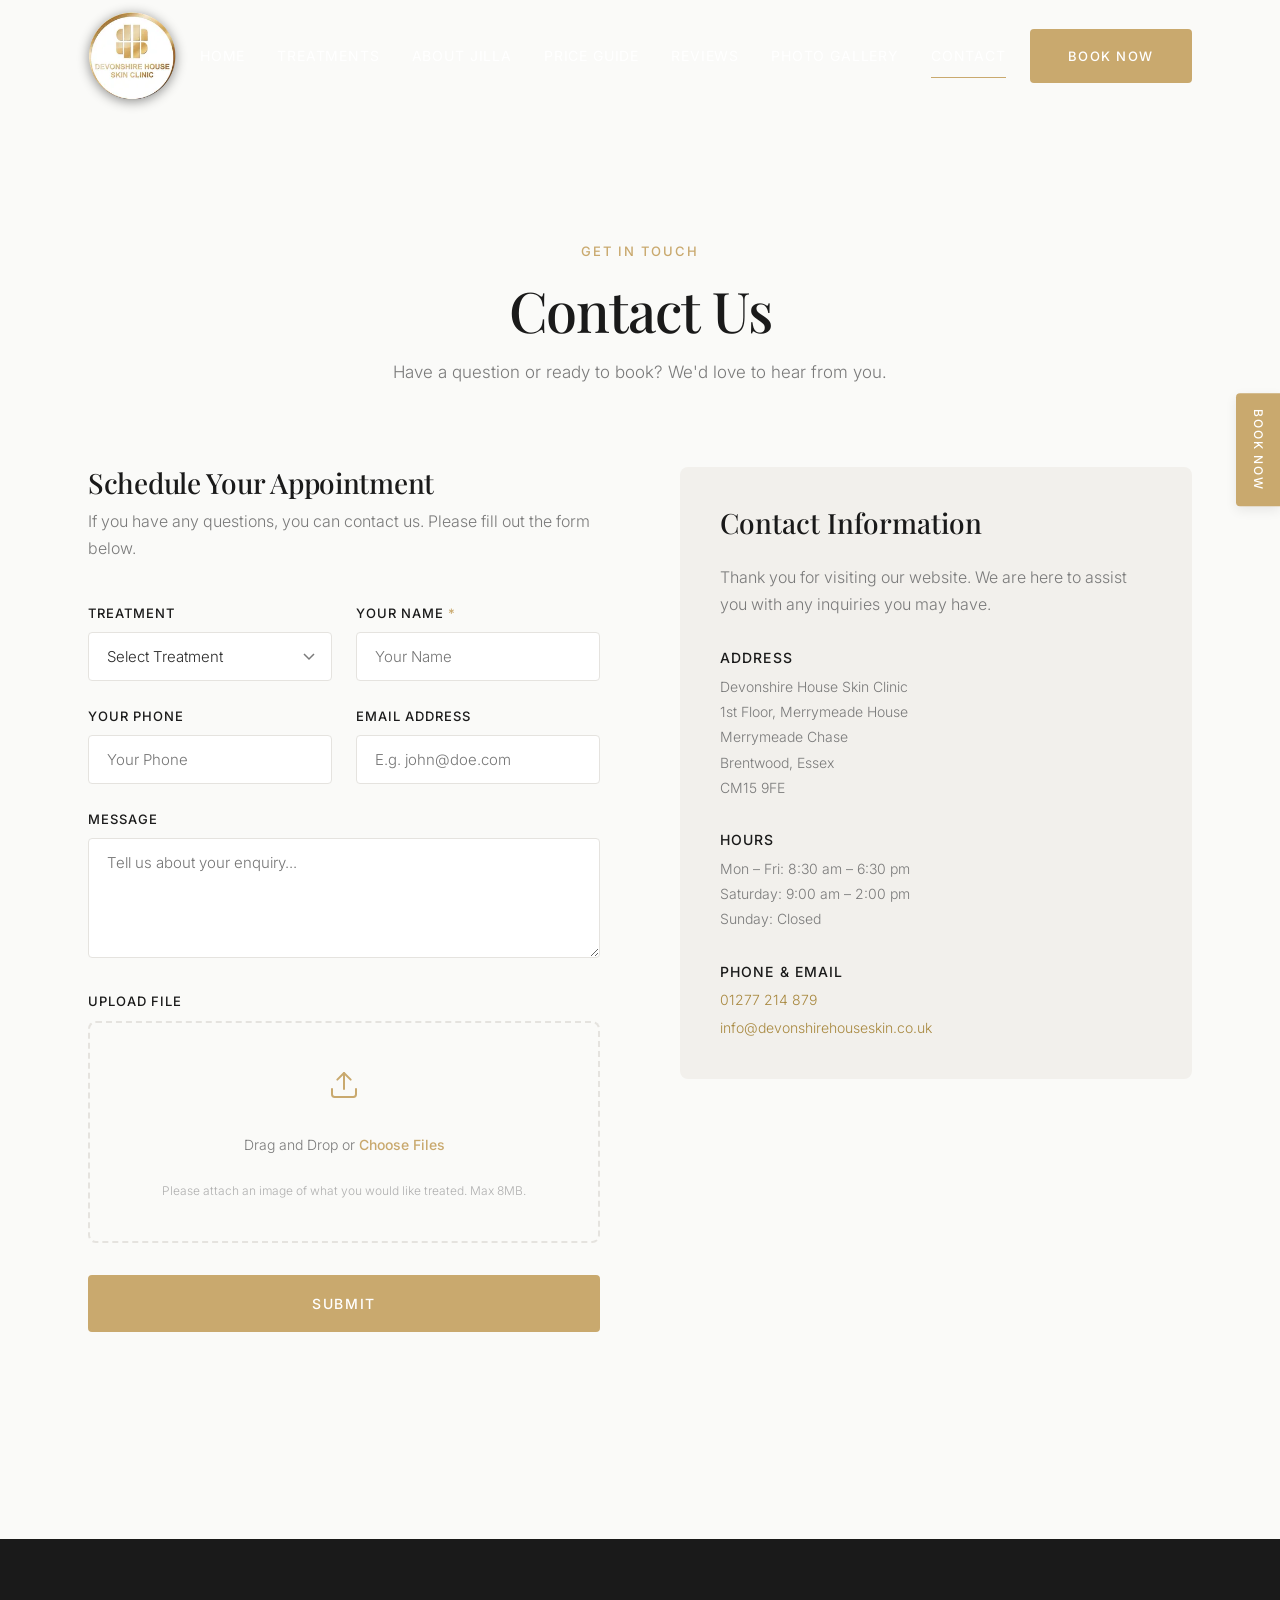
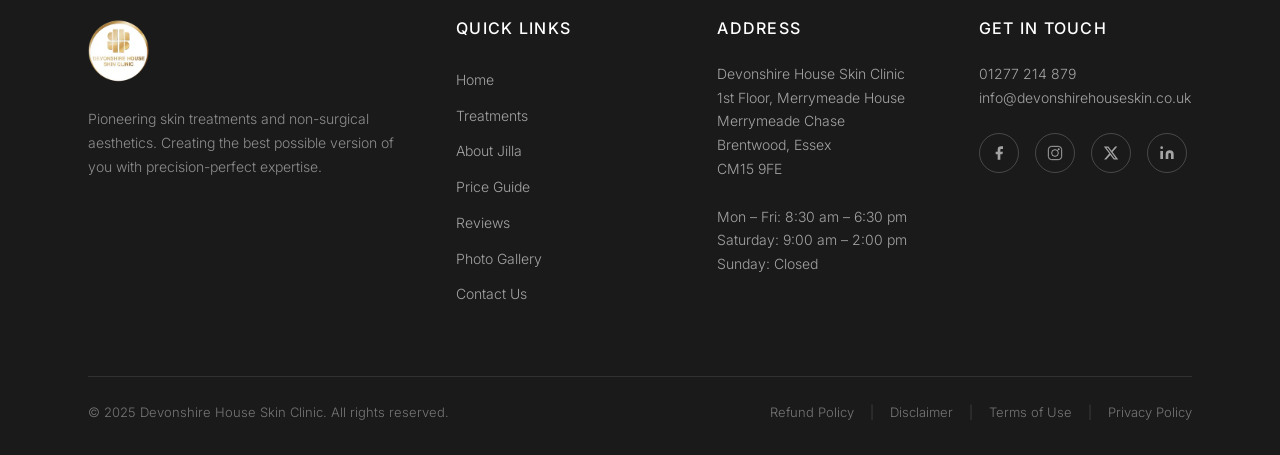
==== contact.html @ 37513fc9 "Initial snapshot of Devonshire House Skin Clinic website 7-page static site (Home, About, Treatments" ====
<!DOCTYPE html>
<html lang="en">
<head>
  <meta charset="UTF-8">
  <meta name="viewport" content="width=device-width, initial-scale=1.0">
  <title>Contact Us | Devonshire House Skin Clinic</title>
  <meta name="description" content="Book a consultation at Devonshire House Skin Clinic. Contact Jilla Malek-Mohammadi for expert skin treatments in Brentwood, Essex. Call 01277 214 879.">
  <link rel="stylesheet" href="index.css">
</head>
<body>

  <a href="#main-content" class="skip-link">Skip to main content</a>
  <a href="contact.html" class="floating-cta" aria-label="Book a consultation">Book Now</a>

  <!-- HEADER -->
  <header class="header scrolled" id="header" role="banner">
    <div class="header__inner">
      <a href="index.html" class="header__logo" aria-label="Devonshire House Skin Clinic — Home">
        <img src="assets/images/devonshirelogo.png" alt="Devonshire House Skin Clinic" width="163" height="170">
      </a>
      <nav class="header__nav" id="main-nav" role="navigation" aria-label="Main navigation">
        <a href="index.html">Home</a>
        <div class="nav-dropdown">
          <a href="treatments.html">Treatments</a>
          <div class="nav-dropdown__menu">
            <a href="treatments.html#electro-micro-surgery">Electro Micro Surgery (Cosmetic Removal Of Benign Growths)</a>
            <a href="treatments.html#zo-skin-health">ZO Skin Health</a>
            <a href="treatments.html#mens-treatments">Men's Treatments</a>
            <a href="treatments.html#micropigmentation">Medical Micropigmentation (Stretch Marks)</a>
            <a href="treatments.html#dermaroller">Dermaroller</a>
            <a href="treatments.html#lipoglaze">Lipoglaze</a>
          </div>
        </div>
        <a href="about.html">About Jilla</a>
        <a href="price-guide.html">Price Guide</a>
        <a href="reviews.html">Reviews</a>
        <a href="photo-gallery.html">Photo Gallery</a>
        <a href="contact.html" class="active">Contact</a>
      </nav>
      <a href="contact.html" class="btn btn--primary header__cta">Book Now</a>
      <button class="header__toggle" id="menu-toggle" aria-label="Open menu" aria-expanded="false">
        <span></span><span></span><span></span>
      </button>
    </div>
  </header>

  <div class="mobile-menu__overlay" id="mobile-overlay"></div>
  <div class="mobile-menu" id="mobile-menu" role="navigation" aria-label="Mobile navigation">
    <a href="index.html">Home</a>
    <a href="treatments.html">Treatments</a>
    <a href="about.html">About Jilla</a>
    <a href="price-guide.html">Price Guide</a>
    <a href="reviews.html">Reviews</a>
    <a href="photo-gallery.html">Photo Gallery</a>
    <a href="contact.html">Contact Us</a>
  </div>

  <main id="main-content" style="padding-top: var(--header-height);">

    <!-- PAGE HEADER -->
    <section class="section" style="padding-bottom: 0;">
      <div class="container">
        <div class="section__header" style="margin-bottom: var(--space-4);">
          <span class="eyebrow">Get In Touch</span>
          <h1>Contact Us</h1>
          <p>Have a question or ready to book? We'd love to hear from you.</p>
        </div>
      </div>
    </section>

    <!-- CONTACT FORM + INFO -->
    <section class="section" style="padding-top: var(--space-6);">
      <div class="container">
        <div class="grid-2" style="gap: var(--space-10);">

          <!-- LEFT: Booking Form -->
          <div class="reveal">
            <h2 style="font-size: 28px; margin-bottom: var(--space-1);">Schedule Your Appointment</h2>
            <p class="text-muted" style="margin-bottom: var(--space-5);">If you have any questions, you can contact us. Please fill out the form below.</p>

            <form id="booking-form" novalidate>
              <!-- Row 1: Treatment + Name -->
              <div class="form-row">
                <div class="form-group">
                  <label for="treatment-select" class="form-label">Treatment</label>
                  <select id="treatment-select" name="treatment" class="form-select">
                    <option value="">Select Treatment</option>
                    <option value="Electro-Micro-Surgery">Electro Micro Surgery (Cosmetic Removal Of Benign Growths)</option>
                    <option value="Medical-Micropigmentation-MCA">Medical Micropigmentation/MCA (Stretch Marks)</option>
                    <option value="Mens-Treatments">Men's Treatments</option>
                    <option value="Dermaroller">Dermaroller</option>
                    <option value="ZO-Skin-Health">ZO Skin Health Skin Peels</option>
                    <option value="Lipoglaze-Cryolipolysis">Lipoglaze / Cryolipolysis</option>
                    <option value="Skin-Condition-Treatment">Skin Condition Treatment</option>
                  </select>
                </div>
                <div class="form-group">
                  <label for="client-name" class="form-label">Your Name <span class="required">*</span></label>
                  <input type="text" id="client-name" name="name" class="form-input" placeholder="Your Name" required autocomplete="name">
                  <div class="form-error">Please enter your name.</div>
                </div>
              </div>

              <!-- Row 2: Phone + Email -->
              <div class="form-row">
                <div class="form-group">
                  <label for="client-phone" class="form-label">Your Phone</label>
                  <input type="tel" id="client-phone" name="phone" class="form-input" placeholder="Your Phone" autocomplete="tel">
                </div>
                <div class="form-group">
                  <label for="client-email" class="form-label">Email Address</label>
                  <input type="email" id="client-email" name="email" class="form-input" placeholder="E.g. john@doe.com" autocomplete="email">
                  <div class="form-error">Please enter a valid email address.</div>
                </div>
              </div>

              <!-- Row 3: Message -->
              <div class="form-group">
                <label for="client-message" class="form-label">Message</label>
                <textarea id="client-message" name="message" class="form-textarea" placeholder="Tell us about your enquiry..."></textarea>
              </div>

              <!-- Row 4: File Upload -->
              <div class="form-group">
                <label class="form-label">Upload File</label>
                <div class="form-upload" id="upload-zone">
                  <div class="form-upload__icon">
                    <svg width="32" height="32" viewBox="0 0 24 24" fill="none" stroke="currentColor" stroke-width="1.5" stroke-linecap="round" stroke-linejoin="round"><path d="M21 15v4a2 2 0 0 1-2 2H5a2 2 0 0 1-2-2v-4"/><polyline points="17 8 12 3 7 8"/><line x1="12" y1="3" x2="12" y2="15"/></svg>
                  </div>
                  <p class="form-upload__text">Drag and Drop or <a href="#" onclick="return false;">Choose Files</a></p>
                  <p class="form-upload__hint">Please attach an image of what you would like treated. Max 8MB.</p>
                </div>
                <input type="file" id="file-upload" name="upload" accept="image/*" multiple style="display: none;">
              </div>

              <!-- Submit -->
              <div class="form-submit">
                <button type="submit" class="btn btn--primary btn--lg" style="width: 100%;">Submit</button>
              </div>
            </form>
          </div>

          <!-- RIGHT: Contact Info -->
          <div class="reveal reveal-delay-2">
            <!-- Info Card -->
            <div style="background-color: var(--color-bg-alt); border-radius: var(--radius-md); padding: var(--space-5); margin-bottom: var(--space-4);">
              <h3 style="margin-bottom: var(--space-3);">Contact Information</h3>
              <p class="text-muted" style="margin-bottom: var(--space-4);">Thank you for visiting our website. We are here to assist you with any inquiries you may have.</p>

              <div style="margin-bottom: var(--space-4);">
                <h4 style="font-size: 14px; text-transform: uppercase; letter-spacing: 0.08em; margin-bottom: var(--space-1);">Address</h4>
                <p class="text-muted" style="font-size: 14px; line-height: 1.8;">
                  Devonshire House Skin Clinic<br>
                  1st Floor, Merrymeade House<br>
                  Merrymeade Chase<br>
                  Brentwood, Essex<br>
                  CM15 9FE
                </p>
              </div>

              <div style="margin-bottom: var(--space-4);">
                <h4 style="font-size: 14px; text-transform: uppercase; letter-spacing: 0.08em; margin-bottom: var(--space-1);">Hours</h4>
                <p class="text-muted" style="font-size: 14px; line-height: 1.8;">
                  Mon – Fri: 8:30 am – 6:30 pm<br>
                  Saturday: 9:00 am – 2:00 pm<br>
                  Sunday: Closed
                </p>
              </div>

              <div>
                <h4 style="font-size: 14px; text-transform: uppercase; letter-spacing: 0.08em; margin-bottom: var(--space-1);">Phone &amp; Email</h4>
                <p style="font-size: 14px;">
                  <a href="tel:01277214879" style="display: block; margin-bottom: 4px;">01277 214 879</a>
                  <a href="mailto:info@devonshirehouseskin.co.uk">info@devonshirehouseskin.co.uk</a>
                </p>
              </div>
            </div>

            <!-- Google Maps -->
            <div style="border-radius: var(--radius-md); overflow: hidden; height: 300px;">
              <iframe
                src="https://maps.google.com/maps?q=Devonshire%20House%20Skin%20Clinic%2C%2024a%20High%20St%2C%20Brentwood%2C%20Essex%2C%20CM14%204AB&t=m&z=15&output=embed&iwloc=near"
                title="Devonshire House Skin Clinic location"
                aria-label="Devonshire House Skin Clinic, 24a High St, Brentwood, Essex"
                width="100%"
                height="300"
                style="border:0;"
                loading="lazy"
                referrerpolicy="no-referrer-when-downgrade">
              </iframe>
            </div>
          </div>

        </div>
      </div>
    </section>

  </main>

  <!-- FOOTER -->
  <footer class="footer" role="contentinfo">
    <div class="container">
      <div class="footer__grid">
        <div class="footer__brand">
          <div class="footer__logo"><img src="assets/images/devonshirelogo.png" alt="Devonshire House Skin Clinic" width="163" height="170"></div>
          <p>Pioneering skin treatments and non-surgical aesthetics. Creating the best possible version of you with precision-perfect expertise.</p>
        </div>
        <div class="footer__links">
          <h4>Quick Links</h4>
          <a href="index.html">Home</a>
          <a href="treatments.html">Treatments</a>
          <a href="about.html">About Jilla</a>
          <a href="price-guide.html">Price Guide</a>
          <a href="reviews.html">Reviews</a>
          <a href="photo-gallery.html">Photo Gallery</a>
          <a href="contact.html">Contact Us</a>
        </div>
        <div class="footer__contact">
          <h4>Address</h4>
          <p>Devonshire House Skin Clinic<br>1st Floor, Merrymeade House<br>Merrymeade Chase<br>Brentwood, Essex<br>CM15 9FE</p>
          <p style="margin-top: 16px;">Mon – Fri: 8:30 am – 6:30 pm<br>Saturday: 9:00 am – 2:00 pm<br>Sunday: Closed</p>
        </div>
        <div class="footer__contact">
          <h4>Get In Touch</h4>
          <p><a href="tel:01277214879">01277 214 879</a><br><a href="mailto:info@devonshirehouseskin.co.uk">info@devonshirehouseskin.co.uk</a></p>
          <div class="footer__social">
            <a href="https://facebook.com/1593580254194009" target="_blank" rel="noopener" aria-label="Facebook"><svg viewBox="0 0 24 24"><path d="M18 2h-3a5 5 0 0 0-5 5v3H7v4h3v8h4v-8h3l1-4h-4V7a1 1 0 0 1 1-1h3z"/></svg></a>
            <a href="https://www.instagram.com/devonshire_house_skin/" target="_blank" rel="noopener" aria-label="Instagram"><svg viewBox="0 0 24 24"><rect x="2" y="2" width="20" height="20" rx="5" fill="none" stroke="currentColor" stroke-width="1.5"/><circle cx="12" cy="12" r="5" fill="none" stroke="currentColor" stroke-width="1.5"/><circle cx="17.5" cy="6.5" r="1.5" fill="currentColor"/></svg></a>
            <a href="https://twitter.com/jilla_Aesthetic" target="_blank" rel="noopener" aria-label="X (Twitter)"><svg viewBox="0 0 24 24"><path d="M18.244 2.25h3.308l-7.227 8.26 8.502 11.24H16.17l-5.214-6.817L4.99 21.75H1.68l7.73-8.835L1.254 2.25H8.08l4.713 6.231zm-1.161 17.52h1.833L7.084 4.126H5.117z"/></svg></a>
            <a href="https://www.linkedin.com/in/jilla-malek-mohammadi-9968a725" target="_blank" rel="noopener" aria-label="LinkedIn"><svg viewBox="0 0 24 24"><path d="M16 8a6 6 0 0 1 6 6v7h-4v-7a2 2 0 0 0-2-2 2 2 0 0 0-2 2v7h-4v-7a6 6 0 0 1 6-6z"/><rect x="2" y="9" width="4" height="12"/><circle cx="4" cy="4" r="2"/></svg></a>
          </div>
        </div>
      </div>
      <div class="footer__bottom">
        <div>&copy; 2025 Devonshire House Skin Clinic. All rights reserved.</div>
        <div class="footer__legal">
          <a href="#">Refund Policy</a><span>|</span>
          <a href="#">Disclaimer</a><span>|</span>
          <a href="#">Terms of Use</a><span>|</span>
          <a href="#">Privacy Policy</a>
        </div>
      </div>
    </div>
  </footer>

  <script src="main.js" defer></script>
</body>
</html>
---- index.css ----
/* =========================================
   DEVONSHIRE HOUSE SKIN CLINIC
   Design System & Global Styles
   Inspired by Omniya.co.uk luxury-clinical aesthetic
   ========================================= */

/* --- Google Fonts --- */
@import url('https://fonts.googleapis.com/css2?family=Playfair+Display:ital,wght@0,400;0,500;0,600;0,700;1,400;1,500&family=Inter:wght@300;400;500;600&display=swap');

/* --- Design Tokens --- */
:root {
  /* Colour Palette */
  --color-bg:          #FAFAF8;
  --color-bg-alt:      #F2F0EC;
  --color-bg-dark:     #1A1A1A;
  --color-text:        #2C2C2C;
  --color-text-muted:  #7A7A7A;
  --color-text-light:  #B0B0B0;
  --color-heading:     #1A1A1A;
  --color-accent:      #C9A96E;
  --color-accent-dark: #A8883F;
  --color-accent-light:#E8D5A8;
  --color-border:      #E5E3DF;
  --color-white:       #FFFFFF;
  --color-overlay:     rgba(26, 26, 26, 0.45);
  --color-star:        #C9A96E;
  --color-error:       #C75050;
  --color-success:     #5BA55B;

  /* Typography */
  --font-heading: 'Playfair Display', Georgia, 'Times New Roman', serif;
  --font-body:    'Inter', -apple-system, BlinkMacSystemFont, 'Segoe UI', Roboto, sans-serif;

  /* Spacing Scale (8px base) */
  --space-1:  8px;
  --space-2:  16px;
  --space-3:  24px;
  --space-4:  32px;
  --space-5:  40px;
  --space-6:  48px;
  --space-8:  64px;
  --space-10: 80px;
  --space-12: 96px;
  --space-16: 128px;
  --space-20: 160px;

  /* Layout */
  --container-max: 1200px;
  --container-narrow: 800px;
  --header-height: 112px;

  /* Transitions */
  --transition-fast:   0.2s ease;
  --transition-base:   0.3s ease;
  --transition-slow:   0.5s ease;
  --transition-reveal:  0.8s cubic-bezier(0.16, 1, 0.3, 1);

  /* Shadows */
  --shadow-sm:   0 1px 3px rgba(0,0,0,0.06);
  --shadow-md:   0 4px 12px rgba(0,0,0,0.08);
  --shadow-lg:   0 8px 30px rgba(0,0,0,0.1);
  --shadow-card: 0 2px 8px rgba(0,0,0,0.04);
  --shadow-card-hover: 0 12px 40px rgba(0,0,0,0.1);

  /* Border Radius */
  --radius-sm:  4px;
  --radius-md:  8px;
  --radius-lg:  12px;
  --radius-pill: 100px;
}

/* --- Dark Mode Theme --- */
[data-theme="dark"] {
  --color-bg:          #121212;
  --color-bg-alt:      #1A1A1A;
  --color-bg-dark:     #0A0A0A;
  --color-text:        #D8D8D8;
  --color-text-muted:  #9A9A9A;
  --color-text-light:  #6A6A6A;
  --color-heading:     #F0F0F0;
  --color-accent:      #D4B77A;
  --color-accent-dark: #B89A5A;
  --color-accent-light:#E8D5A8;
  --color-border:      #2A2A2A;
  --color-white:       #FFFFFF;
  --color-overlay:     rgba(0, 0, 0, 0.6);
  --color-star:        #D4B77A;

  --shadow-sm:   0 1px 3px rgba(0,0,0,0.2);
  --shadow-md:   0 4px 12px rgba(0,0,0,0.3);
  --shadow-lg:   0 8px 30px rgba(0,0,0,0.35);
  --shadow-card: 0 2px 8px rgba(0,0,0,0.2);
  --shadow-card-hover: 0 12px 40px rgba(0,0,0,0.35);
}

/* Dark mode — scrolled header */
[data-theme="dark"] .header.scrolled {
  background-color: #121212;
  box-shadow: 0 1px 3px rgba(0,0,0,0.4);
}

/* Dark mode — hamburger toggle */
[data-theme="dark"] .header.scrolled .header__toggle span {
  background-color: var(--color-heading);
}

/* Dark mode — navigation */
[data-theme="dark"] .header__nav a {
  color: var(--color-text);
}

[data-theme="dark"] .header:not(.scrolled) .header__nav a {
  color: var(--color-white);
}

/* Dark mode — dropdown */
[data-theme="dark"] .nav-dropdown__menu {
  background-color: #1E1E1E;
  box-shadow: 0 8px 30px rgba(0,0,0,0.5);
}

[data-theme="dark"] .nav-dropdown__menu a {
  color: var(--color-text) !important;
}

[data-theme="dark"] .nav-dropdown__menu a:hover {
  background-color: #2A2A2A;
  color: var(--color-accent) !important;
}

/* Dark mode — mobile menu */
[data-theme="dark"] .mobile-menu {
  background-color: #1A1A1A;
}

[data-theme="dark"] .mobile-menu a {
  color: var(--color-heading);
  border-bottom-color: var(--color-border);
}

/* Dark mode — cards */
[data-theme="dark"] .service-card {
  background-color: #1E1E1E;
}

[data-theme="dark"] .testimonial-card__inner {
  background-color: #1E1E1E;
}

[data-theme="dark"] .testimonial-card__author {
  border-top-color: var(--color-border);
}

/* Dark mode — carousel buttons */
[data-theme="dark"] .carousel-btn {
  background-color: #1E1E1E;
  border-color: var(--color-border);
  color: var(--color-text);
}

/* Dark mode — footer (already dark, keep slightly darker) */
[data-theme="dark"] .footer {
  background-color: #0A0A0A;
}

/* Dark mode — forms */
[data-theme="dark"] .form-input,
[data-theme="dark"] .form-select,
[data-theme="dark"] .form-textarea {
  background-color: #1E1E1E;
  border-color: var(--color-border);
  color: var(--color-text);
}

[data-theme="dark"] .form-upload {
  background-color: #1A1A1A;
  border-color: var(--color-border);
}

/* Dark mode — buttons */
[data-theme="dark"] .btn--dark {
  background-color: var(--color-heading);
  border-color: var(--color-heading);
  color: #121212;
}

[data-theme="dark"] .btn--dark:hover {
  background-color: transparent;
  color: var(--color-heading);
}

[data-theme="dark"] .btn--white {
  background-color: var(--color-white);
  color: #121212;
}

/* Dark mode — section header muted text */
[data-theme="dark"] .section--dark {
  background-color: #0A0A0A;
}

/* --- Dark Mode Toggle --- */
.theme-toggle {
  position: relative;
  width: 44px;
  height: 24px;
  border-radius: 100px;
  background-color: var(--color-border);
  border: none;
  cursor: pointer;
  padding: 0;
  transition: background-color var(--transition-base);
  display: flex;
  align-items: center;
  margin-left: var(--space-2);
  flex-shrink: 0;
}

.theme-toggle:hover {
  background-color: var(--color-accent);
}

.theme-toggle__thumb {
  position: absolute;
  top: 3px;
  left: 3px;
  width: 18px;
  height: 18px;
  border-radius: 50%;
  background-color: var(--color-white);
  box-shadow: 0 1px 3px rgba(0,0,0,0.2);
  transition: transform var(--transition-base);
  display: flex;
  align-items: center;
  justify-content: center;
}

.theme-toggle__thumb svg {
  width: 11px;
  height: 11px;
  transition: opacity var(--transition-fast), transform var(--transition-fast);
}

.theme-toggle__sun {
  color: #C9A96E;
}

.theme-toggle__moon {
  position: absolute;
  color: #6366F1;
  opacity: 0;
  transform: rotate(-90deg);
}

/* Active (dark mode) toggle state */
[data-theme="dark"] .theme-toggle {
  background-color: #2A2A2A;
}

[data-theme="dark"] .theme-toggle:hover {
  background-color: var(--color-accent);
}

[data-theme="dark"] .theme-toggle__thumb {
  transform: translateX(20px);
  background-color: #2A2A2A;
}

[data-theme="dark"] .theme-toggle__sun {
  opacity: 0;
  transform: rotate(90deg);
}

[data-theme="dark"] .theme-toggle__moon {
  opacity: 1;
  transform: rotate(0deg);
  color: var(--color-accent-light);
}

/* Unscrolled header toggle appearance */
.header:not(.scrolled) .theme-toggle {
  background-color: rgba(255,255,255,0.2);
}

.header:not(.scrolled) .theme-toggle:hover {
  background-color: rgba(255,255,255,0.35);
}

[data-theme="dark"] .header:not(.scrolled) .theme-toggle {
  background-color: rgba(255,255,255,0.1);
}

[data-theme="dark"] .header:not(.scrolled) .theme-toggle:hover {
  background-color: rgba(255,255,255,0.2);
}

/* Dark mode page transition */
body {
  transition: background-color 0.4s ease, color 0.4s ease;
}

/* --- Reset & Base --- */
*, *::before, *::after {
  box-sizing: border-box;
  margin: 0;
  padding: 0;
}

html {
  scroll-behavior: smooth;
  -webkit-font-smoothing: antialiased;
  -moz-osx-font-smoothing: grayscale;
}

body {
  font-family: var(--font-body);
  font-size: 16px;
  font-weight: 300;
  line-height: 1.7;
  color: var(--color-text);
  background-color: var(--color-bg);
  overflow-x: hidden;
}

img {
  max-width: 100%;
  height: auto;
  display: block;
}

a {
  color: var(--color-accent-dark);
  text-decoration: none;
  transition: color var(--transition-fast);
}

a:hover {
  color: var(--color-accent);
}

ul, ol {
  list-style: none;
}

button {
  border: none;
  background: none;
  cursor: pointer;
  font-family: var(--font-body);
}

input, textarea, select {
  font-family: var(--font-body);
  font-size: 16px;
}

/* --- Typography --- */
h1, h2, h3, h4, h5, h6 {
  font-family: var(--font-heading);
  color: var(--color-heading);
  font-weight: 500;
  line-height: 1.15;
}

h1 {
  font-size: clamp(36px, 5vw, 56px);
  letter-spacing: -0.02em;
}

h2 {
  font-size: clamp(28px, 3.5vw, 42px);
  letter-spacing: -0.01em;
}

h3 {
  font-size: clamp(22px, 2.5vw, 28px);
}

h4 {
  font-size: 20px;
  font-family: var(--font-body);
  font-weight: 500;
}

p {
  margin-bottom: var(--space-3);
}

p:last-child {
  margin-bottom: 0;
}

.eyebrow {
  font-family: var(--font-body);
  font-size: 13px;
  font-weight: 500;
  text-transform: uppercase;
  letter-spacing: 0.15em;
  color: var(--color-accent);
  margin-bottom: var(--space-2);
  display: block;
}

.text-muted {
  color: var(--color-text-muted);
}

.text-center { text-align: center; }
.text-light { color: var(--color-white); }

/* --- Layout --- */
.container {
  width: 100%;
  max-width: var(--container-max);
  margin: 0 auto;
  padding: 0 var(--space-3);
}

.container--narrow {
  max-width: var(--container-narrow);
}

.section {
  padding: var(--space-10) 0;
}

.section--alt {
  background-color: var(--color-bg-alt);
}

.section--dark {
  background-color: var(--color-bg-dark);
  color: var(--color-white);
}

.section--dark h2,
.section--dark h3,
.section--dark h4 {
  color: var(--color-white);
}

.section__header {
  text-align: center;
  margin-bottom: var(--space-8);
  max-width: 650px;
  margin-left: auto;
  margin-right: auto;
}

.section__header p {
  color: var(--color-text-muted);
  font-size: 17px;
  margin-top: var(--space-2);
}

.grid-2 {
  display: grid;
  grid-template-columns: 1fr;
  gap: var(--space-6);
}

.grid-3 {
  display: grid;
  grid-template-columns: 1fr;
  gap: var(--space-4);
}

.grid-4 {
  display: grid;
  grid-template-columns: 1fr 1fr;
  gap: var(--space-4);
}

@media (min-width: 640px) {
  .grid-3 {
    grid-template-columns: repeat(2, 1fr);
  }
}

@media (min-width: 768px) {
  .grid-2 {
    grid-template-columns: repeat(2, 1fr);
  }
  .section {
    padding: var(--space-12) 0;
  }
}

@media (min-width: 1024px) {
  .container {
    padding: 0 var(--space-6);
  }
  .grid-3 {
    grid-template-columns: repeat(3, 1fr);
  }
  .grid-4 {
    grid-template-columns: repeat(4, 1fr);
  }
  .section {
    padding: var(--space-16) 0;
  }
}

/* --- Buttons --- */
.btn {
  display: inline-flex;
  align-items: center;
  justify-content: center;
  gap: var(--space-1);
  padding: 14px 36px;
  font-size: 13px;
  font-weight: 500;
  text-transform: uppercase;
  letter-spacing: 0.12em;
  border-radius: var(--radius-sm);
  transition: all var(--transition-base);
  cursor: pointer;
  white-space: nowrap;
}

.btn--primary {
  background-color: var(--color-accent);
  color: var(--color-white);
  border: 2px solid var(--color-accent);
}

.btn--primary:hover {
  background-color: var(--color-accent-dark);
  border-color: var(--color-accent-dark);
  color: var(--color-white);
  transform: translateY(-1px);
  box-shadow: var(--shadow-md);
}

.btn--secondary {
  background-color: transparent;
  color: var(--color-accent);
  border: 2px solid var(--color-accent);
}

.btn--secondary:hover {
  background-color: var(--color-accent);
  color: var(--color-white);
  transform: translateY(-1px);
}

.btn--white {
  background-color: var(--color-white);
  color: var(--color-heading);
  border: 2px solid var(--color-white);
}

.btn--white:hover {
  background-color: transparent;
  color: var(--color-white);
}

.btn--dark {
  background-color: var(--color-heading);
  color: var(--color-white);
  border: 2px solid var(--color-heading);
}

.btn--dark:hover {
  background-color: transparent;
  color: var(--color-heading);
}

.btn--lg {
  padding: 18px 48px;
  font-size: 14px;
}

/* --- Header / Navigation --- */
.header {
  position: fixed;
  top: 0;
  left: 0;
  right: 0;
  z-index: 1000;
  height: var(--header-height);
  display: flex;
  align-items: center;
  transition: all var(--transition-base);
  background-color: transparent;
}

.header.scrolled {
  background-color: var(--color-white);
  box-shadow: var(--shadow-sm);
}

.header__inner {
  display: flex;
  align-items: center;
  justify-content: space-between;
  width: 100%;
  max-width: var(--container-max);
  margin: 0 auto;
  padding: 0 var(--space-3);
}

@media (min-width: 1024px) {
  .header__inner {
    padding: 0 var(--space-6);
  }
}

.header__logo img {
  height: 92px;
  width: auto;
  transition: filter var(--transition-base);
}

.header:not(.scrolled) .header__logo img {
  filter: drop-shadow(0 2px 6px rgba(0, 0, 0, 0.45));
}

.header__nav {
  display: none;
}

@media (min-width: 1024px) {
  .header__nav {
    display: flex;
    align-items: center;
    gap: var(--space-4);
  }
}

.header__nav a {
  font-size: 14px;
  font-weight: 400;
  color: var(--color-text);
  text-transform: uppercase;
  letter-spacing: 0.06em;
  padding: var(--space-1) 0;
  position: relative;
  transition: color var(--transition-fast);
}

.header:not(.scrolled) .header__nav a {
  color: var(--color-white);
}

.header__nav a::after {
  content: '';
  position: absolute;
  bottom: -2px;
  left: 0;
  width: 0;
  height: 1px;
  background-color: var(--color-accent);
  transition: width var(--transition-base);
}

.header__nav a:hover::after,
.header__nav a.active::after {
  width: 100%;
}

.header__nav a:hover {
  color: var(--color-accent);
}

.header:not(.scrolled) .header__nav a:hover {
  color: var(--color-accent-light);
}

/* Dropdown */
.nav-dropdown {
  position: relative;
}

.nav-dropdown__menu {
  position: absolute;
  top: 100%;
  left: 50%;
  transform: translateX(-50%) translateY(8px);
  background-color: var(--color-white);
  border-radius: var(--radius-md);
  box-shadow: var(--shadow-lg);
  min-width: 260px;
  padding: var(--space-2) 0;
  opacity: 0;
  visibility: hidden;
  transition: all var(--transition-fast);
}

.nav-dropdown:hover .nav-dropdown__menu {
  opacity: 1;
  visibility: visible;
  transform: translateX(-50%) translateY(0);
}

.nav-dropdown__menu a {
  display: block;
  padding: 10px var(--space-3);
  font-size: 13px;
  text-transform: none;
  letter-spacing: 0;
  color: var(--color-text) !important;
  white-space: nowrap;
}

.nav-dropdown__menu a:hover {
  background-color: var(--color-bg-alt);
  color: var(--color-accent) !important;
}

.nav-dropdown__menu a::after {
  display: none;
}

/* Header CTA */
.header__cta {
  display: none;
}

@media (min-width: 1024px) {
  .header__cta {
    display: inline-flex;
  }
}

.header:not(.scrolled) .header__cta {
  background-color: var(--color-accent);
  border-color: var(--color-accent);
  color: var(--color-white);
}

/* Mobile Menu Toggle */
.header__toggle {
  display: flex;
  flex-direction: column;
  gap: 5px;
  padding: 8px;
  cursor: pointer;
}

@media (min-width: 1024px) {
  .header__toggle {
    display: none;
  }
}

.header__toggle span {
  display: block;
  width: 24px;
  height: 2px;
  background-color: var(--color-white);
  transition: all var(--transition-fast);
}

.header.scrolled .header__toggle span {
  background-color: var(--color-heading);
}

.header__toggle.active span:nth-child(1) {
  transform: translateY(7px) rotate(45deg);
}

.header__toggle.active span:nth-child(2) {
  opacity: 0;
}

.header__toggle.active span:nth-child(3) {
  transform: translateY(-7px) rotate(-45deg);
}

/* Mobile Menu Overlay */
.mobile-menu {
  position: fixed;
  top: 0;
  right: -100%;
  width: 100%;
  max-width: 380px;
  height: 100vh;
  background-color: var(--color-white);
  z-index: 999;
  padding: var(--space-12) var(--space-4) var(--space-4);
  overflow-y: auto;
  transition: right var(--transition-base);
}

.mobile-menu.open {
  right: 0;
}

.mobile-menu__overlay {
  position: fixed;
  inset: 0;
  background-color: rgba(0,0,0,0.5);
  z-index: 998;
  opacity: 0;
  visibility: hidden;
  transition: all var(--transition-base);
}

.mobile-menu__overlay.open {
  opacity: 1;
  visibility: visible;
}

.mobile-menu a {
  display: block;
  padding: 14px 0;
  font-size: 16px;
  color: var(--color-heading);
  border-bottom: 1px solid var(--color-border);
  font-weight: 400;
}

.mobile-menu a:hover {
  color: var(--color-accent);
}

.mobile-menu__contact {
  margin-top: var(--space-6);
  padding-top: var(--space-4);
  border-top: 1px solid var(--color-border);
}

.mobile-menu__contact p {
  font-size: 14px;
  color: var(--color-text-muted);
  line-height: 1.6;
}

.mobile-menu__contact a {
  display: inline;
  padding: 0;
  border: none;
  color: var(--color-accent);
  font-weight: 500;
}

/* --- Hero Section --- */
.hero {
  position: relative;
  height: 100vh;
  min-height: 600px;
  max-height: 1000px;
  display: flex;
  align-items: center;
  justify-content: center;
  text-align: center;
  overflow: hidden;
}

.hero__bg {
  position: absolute;
  inset: 0;
  background-size: cover;
  background-position: center;
  background-repeat: no-repeat;
  z-index: 0;
}

.hero__overlay {
  position: absolute;
  inset: 0;
  background: var(--color-overlay);
  z-index: 1;
}

.hero__content {
  position: relative;
  z-index: 2;
  max-width: 750px;
  padding: 0 var(--space-3);
}

.hero__content .eyebrow {
  color: var(--color-accent-light);
  margin-bottom: var(--space-3);
}

.hero__content h1 {
  color: var(--color-white);
  margin-bottom: var(--space-3);
}

.hero__content p {
  color: rgba(255,255,255,0.85);
  font-size: 18px;
  margin-bottom: var(--space-5);
}

/* Hero Load Animation */
.hero__content .eyebrow,
.hero__content h1,
.hero__content p,
.hero__content .btn {
  opacity: 0;
  transform: translateY(20px);
  animation: heroFadeIn 0.8s ease forwards;
}

.hero__content .eyebrow { animation-delay: 0.2s; }
.hero__content h1        { animation-delay: 0.4s; }
.hero__content p          { animation-delay: 0.6s; }
.hero__content .btn       { animation-delay: 0.8s; }

@keyframes heroFadeIn {
  to {
    opacity: 1;
    transform: translateY(0);
  }
}

/* --- Trust Bar --- */
.trust-bar {
  background-color: var(--color-bg-alt);
  padding: var(--space-5) 0;
  border-bottom: 1px solid var(--color-border);
}

.trust-bar__inner {
  display: grid;
  grid-template-columns: repeat(2, 1fr);
  gap: var(--space-4);
  text-align: center;
}

@media (min-width: 768px) {
  .trust-bar__inner {
    grid-template-columns: repeat(4, 1fr);
  }
}

.trust-item {
  display: flex;
  flex-direction: column;
  align-items: center;
  gap: var(--space-1);
}

.trust-item__icon {
  font-size: 28px;
  margin-bottom: var(--space-1);
  color: var(--color-accent);
}

.trust-item__title {
  font-family: var(--font-heading);
  font-size: 16px;
  font-weight: 600;
  color: var(--color-heading);
}

.trust-item__text {
  font-size: 13px;
  color: var(--color-text-muted);
}

/* --- About Snippet --- */
.about-snippet {
  display: grid;
  grid-template-columns: 1fr;
  gap: var(--space-6);
  align-items: center;
}

@media (min-width: 768px) {
  .about-snippet {
    grid-template-columns: 1fr 1fr;
    gap: var(--space-10);
  }
}

.about-snippet__image {
  position: relative;
  overflow: hidden;
  border-radius: var(--radius-md);
}

.about-snippet__image img {
  width: 100%;
  height: 100%;
  object-fit: cover;
  aspect-ratio: 4/5;
}

.about-snippet__image::after {
  content: '';
  position: absolute;
  bottom: 0;
  left: 0;
  right: 0;
  height: 40%;
  background: linear-gradient(to top, rgba(0,0,0,0.08), transparent);
  pointer-events: none;
}

.about-snippet__content .eyebrow {
  margin-bottom: var(--space-2);
}

.about-snippet__content h2 {
  margin-bottom: var(--space-3);
}

.about-snippet__content p {
  color: var(--color-text-muted);
  font-size: 17px;
}

.about-snippet__content .btn {
  margin-top: var(--space-4);
}

/* --- Awards Row --- */
.awards-row {
  display: flex;
  flex-wrap: wrap;
  align-items: center;
  justify-content: center;
  gap: var(--space-6);
}

.awards-row__badge {
  width: auto;
  max-width: 100%;
  object-fit: contain;
  border-radius: var(--radius-sm);
  box-shadow: var(--shadow-sm);
}

.awards-row__badge--brentwood {
  height: 180px;
}

.awards-row__badge--whatclinic {
  height: 480px;
}

/* --- Service Cards --- */
.service-card {
  position: relative;
  background-color: var(--color-white);
  border-radius: var(--radius-md);
  overflow: hidden;
  box-shadow: var(--shadow-card);
  transition: all var(--transition-base);
}

.service-card:hover {
  transform: translateY(-6px);
  box-shadow: var(--shadow-card-hover);
}

.service-card__image {
  width: 100%;
  height: 220px;
  object-fit: cover;
  transition: transform var(--transition-slow);
}

.service-card:hover .service-card__image {
  transform: scale(1.04);
}

.service-card__image-wrap {
  overflow: hidden;
  height: 220px;
}

.service-card__body {
  padding: var(--space-3) var(--space-3) var(--space-4);
}

.service-card__title {
  font-family: var(--font-heading);
  font-size: 19px;
  font-weight: 500;
  margin-bottom: var(--space-1);
  color: var(--color-heading);
}

.service-card__desc {
  font-size: 14px;
  color: var(--color-text-muted);
  line-height: 1.6;
  margin-bottom: var(--space-3);
}

.service-card__link {
  font-size: 13px;
  font-weight: 500;
  text-transform: uppercase;
  letter-spacing: 0.08em;
  color: var(--color-accent);
  display: inline-flex;
  align-items: center;
  gap: 6px;
  transition: gap var(--transition-fast);
}

.service-card__link:hover {
  gap: 10px;
  color: var(--color-accent-dark);
}

.service-card__link svg {
  width: 14px;
  height: 14px;
  transition: transform var(--transition-fast);
}

/* --- Photo Gallery --- */
.gallery-item {
  position: relative;
  display: block;
  width: 100%;
  padding: 0;
  border: none;
  background: none;
  font: inherit;
  color: inherit;
  text-align: left;
  border-radius: var(--radius-md);
  overflow: hidden;
  box-shadow: var(--shadow-card);
  cursor: pointer;
  transition: all var(--transition-base);
}

.gallery-item:hover,
.gallery-item:focus-visible {
  transform: translateY(-6px);
  box-shadow: var(--shadow-card-hover);
}

.gallery-item__image {
  display: block;
  width: 100%;
  height: 260px;
  object-fit: cover;
  transition: transform var(--transition-slow);
}

.gallery-item:hover .gallery-item__image {
  transform: scale(1.04);
}

.gallery-item__caption {
  position: absolute;
  left: 0;
  right: 0;
  bottom: 0;
  padding: var(--space-2) var(--space-3);
  background: linear-gradient(to top, rgba(0, 0, 0, 0.65), rgba(0, 0, 0, 0));
  color: var(--color-white);
  font-size: 14px;
  font-weight: 500;
  letter-spacing: 0.02em;
}

.gallery-category-heading {
  font-family: var(--font-heading);
  font-size: 20px;
  font-weight: 500;
  color: var(--color-heading);
  margin: var(--space-8) 0 var(--space-3);
  padding-bottom: var(--space-2);
  border-bottom: 1px solid var(--color-border);
}

.gallery-category-heading:first-of-type {
  margin-top: 0;
}

/* --- Lightbox --- */
.lightbox {
  position: fixed;
  inset: 0;
  z-index: 2000;
  display: none;
  align-items: center;
  justify-content: center;
  background-color: rgba(10, 10, 10, 0.92);
  padding: var(--space-4);
}

.lightbox.active {
  display: flex;
}

.lightbox__img {
  max-width: min(900px, 90vw);
  max-height: 82vh;
  object-fit: contain;
  border-radius: var(--radius-sm);
  box-shadow: var(--shadow-lg);
}

.lightbox__caption {
  position: absolute;
  bottom: var(--space-4);
  left: 0;
  right: 0;
  text-align: center;
  color: var(--color-white);
  font-size: 15px;
  letter-spacing: 0.02em;
}

.lightbox__close,
.lightbox__nav {
  position: absolute;
  border: none;
  border-radius: 50%;
  background-color: rgba(255, 255, 255, 0.1);
  color: var(--color-white);
  cursor: pointer;
  display: flex;
  align-items: center;
  justify-content: center;
  transition: background-color var(--transition-fast);
}

.lightbox__close:hover,
.lightbox__nav:hover {
  background-color: rgba(255, 255, 255, 0.2);
}

.lightbox__close {
  top: var(--space-3);
  right: var(--space-3);
  width: 44px;
  height: 44px;
  font-size: 28px;
  line-height: 1;
}

.lightbox__nav {
  top: 50%;
  transform: translateY(-50%);
  width: 48px;
  height: 48px;
  font-size: 16px;
}

.lightbox__prev {
  left: var(--space-3);
}

.lightbox__next {
  right: var(--space-3);
}

@media (max-width: 640px) {
  .lightbox__nav {
    width: 40px;
    height: 40px;
  }
  .lightbox__prev {
    left: var(--space-2);
  }
  .lightbox__next {
    right: var(--space-2);
  }
}

/* --- Before/After Slider --- */
.before-after {
  --pos: 50%;
  position: relative;
  overflow: hidden;
  aspect-ratio: 4 / 5;
  border-radius: var(--radius-md);
  box-shadow: var(--shadow-card);
  cursor: ew-resize;
  -webkit-user-select: none;
  user-select: none;
  touch-action: pan-y;
}

.before-after__img {
  display: block;
  position: absolute;
  inset: 0;
  width: 100%;
  height: 100%;
  object-fit: cover;
  object-position: center;
}

.before-after__img--before {
  z-index: 1;
}

.before-after__img--after {
  z-index: 2;
  clip-path: inset(0 calc(100% - var(--pos)) 0 0);
}

.before-after__divider {
  position: absolute;
  top: 0;
  bottom: 0;
  left: var(--pos);
  width: 2px;
  transform: translateX(-50%);
  background-color: var(--color-white);
  box-shadow: 0 0 6px rgba(0, 0, 0, 0.4);
  z-index: 3;
  pointer-events: none;
}

.before-after__handle {
  position: absolute;
  top: 50%;
  left: var(--pos);
  transform: translate(-50%, -50%);
  width: 44px;
  height: 44px;
  border: none;
  border-radius: 50%;
  background-color: var(--color-white);
  color: var(--color-accent-dark);
  font-size: 12px;
  letter-spacing: 2px;
  display: flex;
  align-items: center;
  justify-content: center;
  box-shadow: var(--shadow-md);
  cursor: ew-resize;
  z-index: 4;
}

.before-after__label {
  position: absolute;
  top: var(--space-2);
  padding: 4px 12px;
  background-color: rgba(0, 0, 0, 0.55);
  color: var(--color-white);
  font-size: 12px;
  font-weight: 600;
  text-transform: uppercase;
  letter-spacing: 0.06em;
  border-radius: var(--radius-pill);
  z-index: 3;
  pointer-events: none;
}

.before-after__label--before {
  left: var(--space-2);
}

.before-after__label--after {
  right: var(--space-2);
}

/* --- Category Links --- */
.category-links {
  display: grid;
  grid-template-columns: 1fr;
  gap: var(--space-1) var(--space-4);
}

@media (min-width: 640px) {
  .category-links {
    grid-template-columns: repeat(2, 1fr);
  }
}

@media (min-width: 1024px) {
  .category-links {
    grid-template-columns: repeat(3, 1fr);
  }
}

.category-links a {
  display: block;
  padding: var(--space-1) 0;
  font-size: 15px;
  color: var(--color-text-muted);
  border-bottom: 1px solid var(--color-border);
  transition: color var(--transition-fast);
}

.category-links a:hover {
  color: var(--color-accent-dark);
}

/* --- Why Choose Us --- */
.features-grid {
  display: grid;
  grid-template-columns: 1fr 1fr;
  gap: var(--space-4);
}

@media (min-width: 1024px) {
  .features-grid {
    grid-template-columns: repeat(4, 1fr);
    gap: var(--space-6);
  }
}

.feature-item {
  text-align: center;
  padding: var(--space-4) var(--space-2);
}

.feature-item__icon {
  width: 56px;
  height: 56px;
  border-radius: 50%;
  background-color: var(--color-accent);
  color: var(--color-white);
  display: flex;
  align-items: center;
  justify-content: center;
  margin: 0 auto var(--space-3);
  font-size: 24px;
}

.feature-item__title {
  font-family: var(--font-heading);
  font-size: 18px;
  font-weight: 500;
  margin-bottom: var(--space-1);
}

.feature-item__text {
  font-size: 14px;
  color: var(--color-text-muted);
  line-height: 1.6;
}

/* --- Testimonials Carousel --- */
.testimonials {
  position: relative;
  overflow: hidden;
}

.testimonials__track {
  display: flex;
  transition: transform var(--transition-slow);
}

.testimonial-card {
  flex: 0 0 100%;
  padding: 0 var(--space-3);
}

@media (min-width: 768px) {
  .testimonial-card {
    flex: 0 0 50%;
  }
}

@media (min-width: 1024px) {
  .testimonial-card {
    flex: 0 0 33.333%;
  }
}

.testimonial-card__inner {
  background-color: var(--color-white);
  border-radius: var(--radius-md);
  padding: var(--space-5) var(--space-4);
  box-shadow: var(--shadow-card);
  height: 100%;
  display: flex;
  flex-direction: column;
  position: relative;
}

.testimonial-card__inner::before {
  content: '\201C';
  font-family: var(--font-heading);
  font-size: 72px;
  color: var(--color-accent-light);
  position: absolute;
  top: 12px;
  left: 20px;
  line-height: 1;
  opacity: 0.6;
}

.testimonial-card__stars {
  display: flex;
  gap: 3px;
  margin-bottom: var(--space-3);
  position: relative;
  z-index: 1;
}

.testimonial-card__stars svg {
  width: 18px;
  height: 18px;
  fill: var(--color-star);
}

.testimonial-card__text {
  font-size: 15px;
  line-height: 1.7;
  color: var(--color-text);
  font-style: italic;
  flex: 1;
  position: relative;
  z-index: 1;
  margin-bottom: var(--space-4);
}

.testimonial-card__author {
  font-size: 14px;
  font-weight: 500;
  color: var(--color-heading);
  position: relative;
  z-index: 1;
  padding-top: var(--space-3);
  border-top: 1px solid var(--color-border);
}

/* Carousel Controls */
.carousel-controls {
  display: flex;
  align-items: center;
  justify-content: center;
  gap: var(--space-3);
  margin-top: var(--space-6);
}

.carousel-btn {
  width: 44px;
  height: 44px;
  border-radius: 50%;
  border: 1px solid var(--color-border);
  display: flex;
  align-items: center;
  justify-content: center;
  transition: all var(--transition-fast);
  background-color: var(--color-white);
}

.carousel-btn:hover {
  background-color: var(--color-accent);
  border-color: var(--color-accent);
  color: var(--color-white);
}

.carousel-btn svg {
  width: 16px;
  height: 16px;
}

.carousel-dots {
  display: flex;
  gap: 8px;
}

.carousel-dot {
  width: 8px;
  height: 8px;
  border-radius: 50%;
  background-color: var(--color-border);
  transition: all var(--transition-fast);
  cursor: pointer;
  border: none;
}

.carousel-dot.active {
  background-color: var(--color-accent);
  transform: scale(1.3);
}

/* --- CTA Section --- */
.cta-section {
  position: relative;
  padding: var(--space-12) 0;
  text-align: center;
  overflow: hidden;
}

.cta-section__bg {
  position: absolute;
  inset: 0;
  background-size: cover;
  background-position: center;
  z-index: 0;
}

.cta-section__overlay {
  position: absolute;
  inset: 0;
  background: linear-gradient(135deg, rgba(26,26,26,0.85), rgba(26,26,26,0.7));
  z-index: 1;
}

.cta-section__content {
  position: relative;
  z-index: 2;
}

.cta-section__content h2 {
  color: var(--color-white);
  margin-bottom: var(--space-2);
}

.cta-section__content p {
  color: rgba(255,255,255,0.75);
  font-size: 18px;
  margin-bottom: var(--space-5);
}

.cta-section__buttons {
  display: flex;
  flex-wrap: wrap;
  gap: var(--space-2);
  justify-content: center;
}

/* --- Footer --- */
.footer {
  background-color: var(--color-bg-dark);
  color: rgba(255,255,255,0.7);
  padding: var(--space-10) 0 var(--space-4);
}

.footer__grid {
  display: grid;
  grid-template-columns: 1fr;
  gap: var(--space-6);
  margin-bottom: var(--space-8);
}

@media (min-width: 768px) {
  .footer__grid {
    grid-template-columns: repeat(2, 1fr);
  }
}

@media (min-width: 1024px) {
  .footer__grid {
    grid-template-columns: 1.5fr 1fr 1fr 1fr;
  }
}

.footer__brand p {
  font-size: 14px;
  line-height: 1.7;
  margin-top: var(--space-3);
  color: rgba(255,255,255,0.5);
}

.footer__logo img {
  height: 64px;
  width: auto;
}

.footer h4 {
  color: var(--color-white);
  font-size: 16px;
  font-weight: 500;
  text-transform: uppercase;
  letter-spacing: 0.08em;
  margin-bottom: var(--space-3);
}

.footer__links a {
  display: block;
  font-size: 14px;
  color: rgba(255,255,255,0.6);
  padding: 6px 0;
  transition: color var(--transition-fast);
}

.footer__links a:hover {
  color: var(--color-accent);
}

.footer__contact p,
.footer__contact a {
  font-size: 14px;
  color: rgba(255,255,255,0.6);
}

.footer__contact a:hover {
  color: var(--color-accent);
}

.footer__social {
  display: flex;
  gap: var(--space-2);
  margin-top: var(--space-3);
}

.footer__social a {
  width: 40px;
  height: 40px;
  border-radius: 50%;
  border: 1px solid rgba(255,255,255,0.2);
  display: flex;
  align-items: center;
  justify-content: center;
  color: rgba(255,255,255,0.6);
  transition: all var(--transition-fast);
}

.footer__social a:hover {
  background-color: var(--color-accent);
  border-color: var(--color-accent);
  color: var(--color-white);
}

.footer__social svg {
  width: 16px;
  height: 16px;
  fill: currentColor;
}

.footer__bottom {
  border-top: 1px solid rgba(255,255,255,0.1);
  padding-top: var(--space-3);
  display: flex;
  flex-wrap: wrap;
  justify-content: space-between;
  align-items: center;
  gap: var(--space-2);
  font-size: 13px;
  color: rgba(255,255,255,0.4);
}

.footer__bottom a {
  color: rgba(255,255,255,0.4);
}

.footer__bottom a:hover {
  color: var(--color-accent);
}

.footer__legal {
  display: flex;
  flex-wrap: wrap;
  gap: var(--space-2);
}

.footer__legal span {
  color: rgba(255,255,255,0.2);
}

/* --- Contact / Booking Form --- */
.form-group {
  margin-bottom: var(--space-3);
}

.form-row {
  display: grid;
  grid-template-columns: 1fr;
  gap: var(--space-3);
}

@media (min-width: 640px) {
  .form-row {
    grid-template-columns: 1fr 1fr;
  }
}

.form-label {
  display: block;
  font-size: 13px;
  font-weight: 500;
  text-transform: uppercase;
  letter-spacing: 0.08em;
  color: var(--color-heading);
  margin-bottom: var(--space-1);
}

.form-label .required {
  color: var(--color-accent);
}

.form-input,
.form-select,
.form-textarea {
  width: 100%;
  padding: 14px 18px;
  font-size: 15px;
  font-weight: 300;
  color: var(--color-text);
  background-color: var(--color-white);
  border: 1px solid var(--color-border);
  border-radius: var(--radius-sm);
  transition: all var(--transition-fast);
  outline: none;
}

.form-input:focus,
.form-select:focus,
.form-textarea:focus {
  border-color: var(--color-accent);
  box-shadow: 0 0 0 3px rgba(201, 169, 110, 0.15);
}

.form-input.error,
.form-select.error,
.form-textarea.error {
  border-color: var(--color-error);
  box-shadow: 0 0 0 3px rgba(199, 80, 80, 0.1);
}

.form-textarea {
  min-height: 120px;
  resize: vertical;
}

.form-select {
  appearance: none;
  background-image: url("data:image/svg+xml,%3Csvg xmlns='http://www.w3.org/2000/svg' width='12' height='8' viewBox='0 0 12 8'%3E%3Cpath d='M1 1l5 5 5-5' stroke='%237A7A7A' stroke-width='1.5' fill='none'/%3E%3C/svg%3E");
  background-repeat: no-repeat;
  background-position: right 16px center;
  padding-right: 40px;
  cursor: pointer;
}

/* File Upload */
.form-upload {
  border: 2px dashed var(--color-border);
  border-radius: var(--radius-md);
  padding: var(--space-5) var(--space-4);
  text-align: center;
  cursor: pointer;
  transition: all var(--transition-fast);
  background-color: var(--color-bg);
}

.form-upload:hover,
.form-upload.dragover {
  border-color: var(--color-accent);
  background-color: rgba(201, 169, 110, 0.04);
}

.form-upload__icon {
  font-size: 32px;
  color: var(--color-accent);
  margin-bottom: var(--space-2);
}

.form-upload__text {
  font-size: 14px;
  color: var(--color-text-muted);
}

.form-upload__text a {
  color: var(--color-accent);
  font-weight: 500;
}

.form-upload__hint {
  font-size: 12px;
  color: var(--color-text-light);
  margin-top: var(--space-1);
}

.form-error {
  font-size: 12px;
  color: var(--color-error);
  margin-top: 4px;
  display: none;
}

.form-group.has-error .form-error {
  display: block;
}

.form-submit {
  margin-top: var(--space-4);
}

/* --- Scroll Reveal Animations --- */
.reveal {
  opacity: 0;
  transform: translateY(30px);
  transition: opacity var(--transition-reveal), transform var(--transition-reveal);
}

.reveal.revealed {
  opacity: 1;
  transform: translateY(0);
}

.reveal-delay-1 { transition-delay: 0.1s; }
.reveal-delay-2 { transition-delay: 0.2s; }
.reveal-delay-3 { transition-delay: 0.3s; }
.reveal-delay-4 { transition-delay: 0.4s; }
.reveal-delay-5 { transition-delay: 0.5s; }
.reveal-delay-6 { transition-delay: 0.6s; }

/* --- Floating Book Now Button --- */
.floating-cta {
  position: fixed;
  right: 0;
  top: 50%;
  transform: translateY(-50%);
  z-index: 900;
  writing-mode: vertical-rl;
  text-orientation: mixed;
  background-color: var(--color-accent);
  color: var(--color-white);
  padding: 16px 12px;
  font-size: 12px;
  font-weight: 500;
  text-transform: uppercase;
  letter-spacing: 0.15em;
  border-radius: var(--radius-sm) 0 0 var(--radius-sm);
  transition: all var(--transition-fast);
  text-decoration: none;
  box-shadow: var(--shadow-md);
}

.floating-cta:hover {
  background-color: var(--color-accent-dark);
  color: var(--color-white);
  padding-right: 16px;
}

@media (max-width: 767px) {
  .floating-cta {
    display: none;
  }
}

/* --- Accessibility --- */
@media (prefers-reduced-motion: reduce) {
  *, *::before, *::after {
    animation-duration: 0.01ms !important;
    animation-iteration-count: 1 !important;
    transition-duration: 0.01ms !important;
  }
  .reveal {
    opacity: 1;
    transform: none;
  }
  html {
    scroll-behavior: auto;
  }
}

/* Focus visible for keyboard nav */
:focus-visible {
  outline: 2px solid var(--color-accent);
  outline-offset: 3px;
}

/* Skip link */
.skip-link {
  position: absolute;
  top: -100%;
  left: 16px;
  padding: 12px 24px;
  background-color: var(--color-accent);
  color: var(--color-white);
  font-weight: 500;
  border-radius: var(--radius-sm);
  z-index: 9999;
  transition: top var(--transition-fast);
}

.skip-link:focus {
  top: 16px;
}

/* Screen reader only */
.sr-only {
  position: absolute;
  width: 1px;
  height: 1px;
  padding: 0;
  margin: -1px;
  overflow: hidden;
  clip: rect(0, 0, 0, 0);
  white-space: nowrap;
  border: 0;
}

/* Body lock for mobile menu */
body.menu-open {
  overflow: hidden;
}
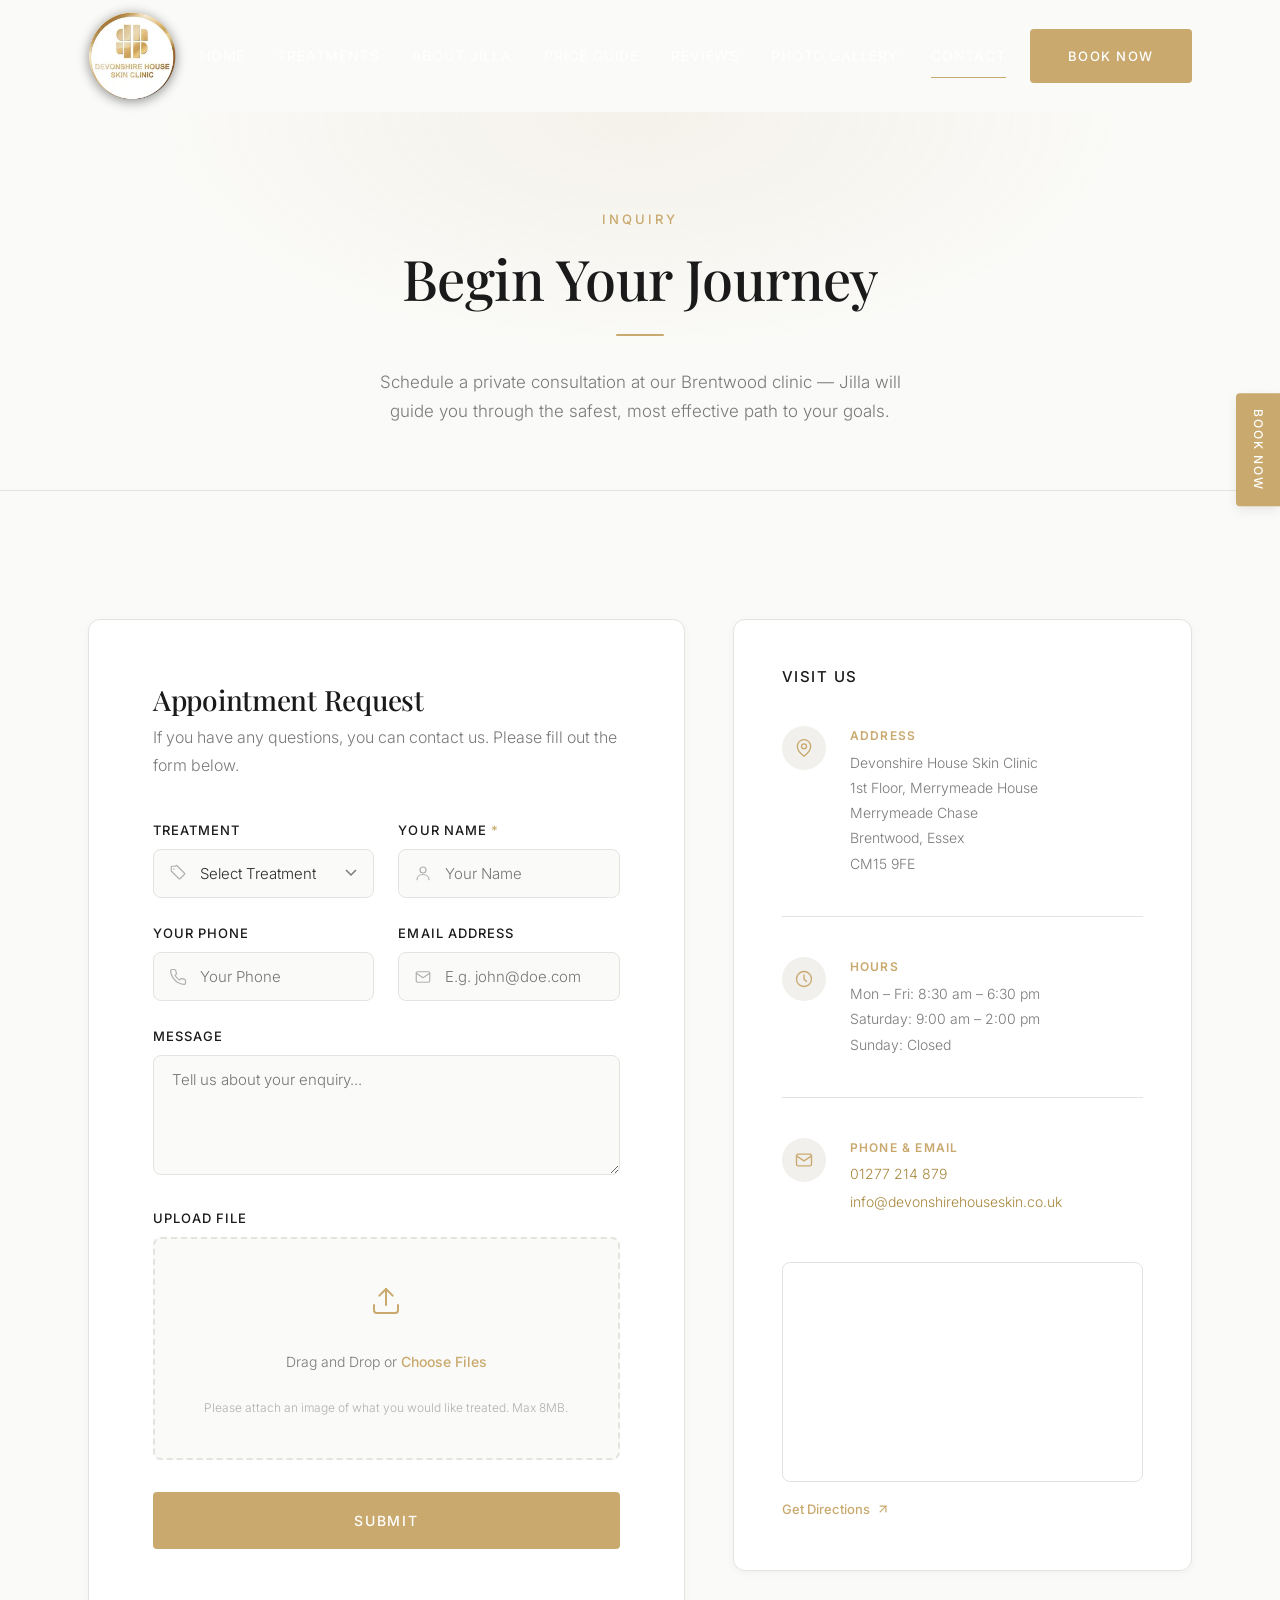
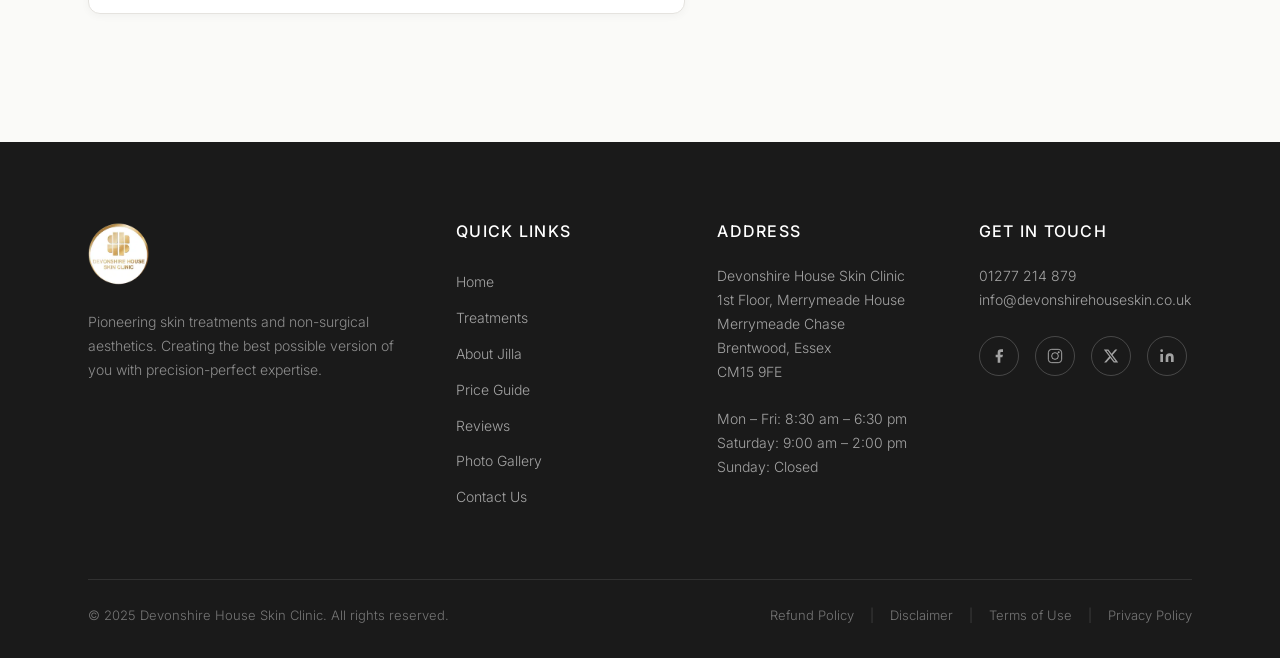
==== commit e75bbf61: "Redesign Treatments and Contact pages, expand Reviews with more testimonials Give the Treatments cat" ====
--- a/contact.html
+++ b/contact.html
@@ -6,6 +6,149 @@
   <title>Contact Us | Devonshire House Skin Clinic</title>
   <meta name="description" content="Book a consultation at Devonshire House Skin Clinic. Contact Jilla Malek-Mohammadi for expert skin treatments in Brentwood, Essex. Call 01277 214 879.">
   <link rel="stylesheet" href="index.css">
+  <style>
+    /* ============================
+       Premium Contact Hero
+       ============================ */
+    .contact-hero {
+      padding: var(--space-12) var(--space-4) var(--space-8);
+      text-align: center;
+      background: radial-gradient(ellipse 60% 100% at 50% 0%, rgba(201,169,110,0.10), transparent 65%), var(--color-bg);
+      border-bottom: 1px solid var(--color-border);
+    }
+    .contact-hero .eyebrow { letter-spacing: 0.24em; }
+    .contact-hero h1 { letter-spacing: -0.01em; margin-bottom: var(--space-3); }
+    .contact-hero__rule {
+      width: 48px;
+      height: 2px;
+      background: var(--color-accent);
+      margin: 0 auto var(--space-4);
+      border-radius: 2px;
+    }
+    .contact-hero__lead {
+      max-width: 560px;
+      margin: 0 auto;
+      color: var(--color-text-muted);
+      font-size: 17px;
+      line-height: 1.7;
+    }
+
+    /* ============================
+       Paired Cards Layout
+       ============================ */
+    .contact-grid {
+      display: grid;
+      grid-template-columns: 1fr;
+      gap: var(--space-6);
+      align-items: start;
+    }
+    @media (min-width: 900px) {
+      .contact-grid { grid-template-columns: 1.3fr 1fr; gap: var(--space-6); }
+    }
+    .contact-card {
+      background-color: var(--color-white);
+      border: 1px solid var(--color-border);
+      border-radius: var(--radius-lg);
+      box-shadow: var(--shadow-card);
+      padding: var(--space-6);
+      height: 100%;
+      transition: box-shadow var(--transition-base);
+    }
+    [data-theme="dark"] .contact-card { background-color: #1E1E1E; }
+
+    .contact-form-card { padding: var(--space-8); scroll-margin-top: calc(var(--header-height) + 24px); }
+    @media (max-width: 480px) {
+      .contact-form-card { padding: var(--space-5) var(--space-4); }
+    }
+
+    /* Info rows */
+    .contact-row { display: flex; gap: var(--space-3); align-items: flex-start; }
+    .contact-row + .contact-row {
+      margin-top: var(--space-5);
+      padding-top: var(--space-5);
+      border-top: 1px solid var(--color-border);
+    }
+    .contact-row__icon {
+      display: flex;
+      align-items: center;
+      justify-content: center;
+      width: 44px;
+      height: 44px;
+      border-radius: 50%;
+      background: var(--color-bg-alt);
+      color: var(--color-accent);
+      flex-shrink: 0;
+      transition: all var(--transition-base);
+    }
+    .contact-row__icon svg { width: 20px; height: 20px; }
+    .contact-row:hover .contact-row__icon {
+      background: var(--color-accent);
+      color: var(--color-white);
+      transform: scale(1.06);
+    }
+    .contact-row__label {
+      font-size: 12px;
+      font-weight: 600;
+      text-transform: uppercase;
+      letter-spacing: 0.1em;
+      color: var(--color-accent);
+      margin-bottom: 4px;
+    }
+    .contact-row__body a { transition: color var(--transition-fast); }
+    .contact-row__body a:hover { color: var(--color-accent); }
+
+    .contact-map {
+      border-radius: var(--radius-md);
+      overflow: hidden;
+      height: 220px;
+      margin-top: var(--space-6);
+      border: 1px solid var(--color-border);
+    }
+    .contact-directions {
+      display: inline-flex;
+      align-items: center;
+      gap: 6px;
+      margin-top: var(--space-2);
+      font-size: 13px;
+      font-weight: 500;
+      color: var(--color-accent);
+      text-decoration: none;
+    }
+    .contact-directions svg { width: 14px; height: 14px; transition: transform var(--transition-fast); }
+    .contact-directions:hover svg { transform: translate(2px, -2px); }
+
+    /* ============================
+       Refined Form Fields
+       ============================ */
+    .field-icon-wrap { position: relative; }
+    .field-icon-wrap .form-input,
+    .field-icon-wrap .form-select { padding-left: 46px; }
+    .field-icon {
+      position: absolute;
+      left: 16px;
+      top: 50%;
+      transform: translateY(-50%);
+      color: var(--color-text-light);
+      pointer-events: none;
+      display: flex;
+      transition: color var(--transition-fast);
+    }
+    .field-icon svg { width: 18px; height: 18px; }
+    .field-icon-wrap:focus-within .field-icon { color: var(--color-accent); }
+
+    .contact-form-card .form-input,
+    .contact-form-card .form-select,
+    .contact-form-card .form-textarea {
+      border-radius: var(--radius-md);
+      background-color: var(--color-bg);
+    }
+    [data-theme="dark"] .contact-form-card .form-input,
+    [data-theme="dark"] .contact-form-card .form-select,
+    [data-theme="dark"] .contact-form-card .form-textarea {
+      background-color: #161616;
+    }
+    .contact-form-card .form-upload { border-radius: var(--radius-md); }
+  </style>
 </head>
 <body>
 
@@ -57,139 +200,163 @@
 
   <main id="main-content" style="padding-top: var(--header-height);">
 
-    <!-- PAGE HEADER -->
-    <section class="section" style="padding-bottom: 0;">
+    <!-- LUXURY HERO -->
+    <section class="contact-hero">
       <div class="container">
-        <div class="section__header" style="margin-bottom: var(--space-4);">
-          <span class="eyebrow">Get In Touch</span>
-          <h1>Contact Us</h1>
-          <p>Have a question or ready to book? We'd love to hear from you.</p>
-        </div>
+        <span class="eyebrow">Inquiry</span>
+        <h1>Begin Your Journey</h1>
+        <div class="contact-hero__rule"></div>
+        <p class="contact-hero__lead">Schedule a private consultation at our Brentwood clinic — Jilla will guide you through the safest, most effective path to your goals.</p>
       </div>
     </section>
 
     <!-- CONTACT FORM + INFO -->
-    <section class="section" style="padding-top: var(--space-6);">
+    <section class="section">
       <div class="container">
-        <div class="grid-2" style="gap: var(--space-10);">
+        <div class="contact-grid">
 
           <!-- LEFT: Booking Form -->
           <div class="reveal">
-            <h2 style="font-size: 28px; margin-bottom: var(--space-1);">Schedule Your Appointment</h2>
-            <p class="text-muted" style="margin-bottom: var(--space-5);">If you have any questions, you can contact us. Please fill out the form below.</p>
-
-            <form id="booking-form" novalidate>
-              <!-- Row 1: Treatment + Name -->
-              <div class="form-row">
+            <div class="contact-card contact-form-card" id="enquiry-form">
+              <h2 style="font-weight: 500; font-size: 28px; margin-bottom: var(--space-1);">Appointment Request</h2>
+              <p class="text-muted" style="margin-bottom: var(--space-5);">If you have any questions, you can contact us. Please fill out the form below.</p>
+
+              <form id="booking-form" novalidate>
+                <!-- Row 1: Treatment + Name -->
+                <div class="form-row">
+                  <div class="form-group">
+                    <label for="treatment-select" class="form-label">Treatment</label>
+                    <div class="field-icon-wrap">
+                      <span class="field-icon"><svg viewBox="0 0 24 24" fill="none" stroke="currentColor" stroke-width="1.6" stroke-linecap="round" stroke-linejoin="round"><path d="M9 3H4a1 1 0 0 0-1 1v5a1 1 0 0 0 .29.7l10 10a1 1 0 0 0 1.42 0l6-6a1 1 0 0 0 0-1.42l-10-10A1 1 0 0 0 9 3Z"/><circle cx="6.5" cy="6.5" r="1" fill="currentColor" stroke="none"/></svg></span>
+                      <select id="treatment-select" name="treatment" class="form-select">
+                        <option value="">Select Treatment</option>
+                        <option value="Electro-Micro-Surgery">Electro Micro Surgery (Cosmetic Removal Of Benign Growths)</option>
+                        <option value="Medical-Micropigmentation-MCA">Medical Micropigmentation/MCA (Stretch Marks)</option>
+                        <option value="Mens-Treatments">Men's Treatments</option>
+                        <option value="Dermaroller">Dermaroller</option>
+                        <option value="ZO-Skin-Health">ZO Skin Health Skin Peels</option>
+                        <option value="Lipoglaze-Cryolipolysis">Lipoglaze / Cryolipolysis</option>
+                        <option value="Skin-Condition-Treatment">Skin Condition Treatment</option>
+                      </select>
+                    </div>
+                  </div>
+                  <div class="form-group">
+                    <label for="client-name" class="form-label">Your Name <span class="required">*</span></label>
+                    <div class="field-icon-wrap">
+                      <span class="field-icon"><svg viewBox="0 0 24 24" fill="none" stroke="currentColor" stroke-width="1.6" stroke-linecap="round" stroke-linejoin="round"><circle cx="12" cy="8" r="4"/><path d="M4 21c0-4.4 3.6-7 8-7s8 2.6 8 7"/></svg></span>
+                      <input type="text" id="client-name" name="name" class="form-input" placeholder="Your Name" required autocomplete="name">
+                    </div>
+                    <div class="form-error">Please enter your name.</div>
+                  </div>
+                </div>
+
+                <!-- Row 2: Phone + Email -->
+                <div class="form-row">
+                  <div class="form-group">
+                    <label for="client-phone" class="form-label">Your Phone</label>
+                    <div class="field-icon-wrap">
+                      <span class="field-icon"><svg viewBox="0 0 24 24" fill="none" stroke="currentColor" stroke-width="1.6" stroke-linecap="round" stroke-linejoin="round"><path d="M22 16.92v3a2 2 0 0 1-2.18 2 19.79 19.79 0 0 1-8.63-3.07 19.5 19.5 0 0 1-6-6 19.79 19.79 0 0 1-3.07-8.67A2 2 0 0 1 4.11 2h3a2 2 0 0 1 2 1.72c.13.96.36 1.9.7 2.81a2 2 0 0 1-.45 2.11L8.09 9.91a16 16 0 0 0 6 6l1.27-1.27a2 2 0 0 1 2.11-.45c.91.34 1.85.57 2.81.7A2 2 0 0 1 22 16.92z"/></svg></span>
+                      <input type="tel" id="client-phone" name="phone" class="form-input" placeholder="Your Phone" autocomplete="tel">
+                    </div>
+                  </div>
+                  <div class="form-group">
+                    <label for="client-email" class="form-label">Email Address</label>
+                    <div class="field-icon-wrap">
+                      <span class="field-icon"><svg viewBox="0 0 24 24" fill="none" stroke="currentColor" stroke-width="1.6" stroke-linecap="round" stroke-linejoin="round"><rect x="3" y="5" width="18" height="14" rx="2"/><path d="m3 7 9 6 9-6"/></svg></span>
+                      <input type="email" id="client-email" name="email" class="form-input" placeholder="E.g. john@doe.com" autocomplete="email">
+                    </div>
+                    <div class="form-error">Please enter a valid email address.</div>
+                  </div>
+                </div>
+
+                <!-- Row 3: Message -->
                 <div class="form-group">
-                  <label for="treatment-select" class="form-label">Treatment</label>
-                  <select id="treatment-select" name="treatment" class="form-select">
-                    <option value="">Select Treatment</option>
-                    <option value="Electro-Micro-Surgery">Electro Micro Surgery (Cosmetic Removal Of Benign Growths)</option>
-                    <option value="Medical-Micropigmentation-MCA">Medical Micropigmentation/MCA (Stretch Marks)</option>
-                    <option value="Mens-Treatments">Men's Treatments</option>
-                    <option value="Dermaroller">Dermaroller</option>
-                    <option value="ZO-Skin-Health">ZO Skin Health Skin Peels</option>
-                    <option value="Lipoglaze-Cryolipolysis">Lipoglaze / Cryolipolysis</option>
-                    <option value="Skin-Condition-Treatment">Skin Condition Treatment</option>
-                  </select>
-                </div>
+                  <label for="client-message" class="form-label">Message</label>
+                  <textarea id="client-message" name="message" class="form-textarea" placeholder="Tell us about your enquiry..."></textarea>
+                </div>
+
+                <!-- Row 4: File Upload -->
                 <div class="form-group">
-                  <label for="client-name" class="form-label">Your Name <span class="required">*</span></label>
-                  <input type="text" id="client-name" name="name" class="form-input" placeholder="Your Name" required autocomplete="name">
-                  <div class="form-error">Please enter your name.</div>
-                </div>
-              </div>
-
-              <!-- Row 2: Phone + Email -->
-              <div class="form-row">
-                <div class="form-group">
-                  <label for="client-phone" class="form-label">Your Phone</label>
-                  <input type="tel" id="client-phone" name="phone" class="form-input" placeholder="Your Phone" autocomplete="tel">
-                </div>
-                <div class="form-group">
-                  <label for="client-email" class="form-label">Email Address</label>
-                  <input type="email" id="client-email" name="email" class="form-input" placeholder="E.g. john@doe.com" autocomplete="email">
-                  <div class="form-error">Please enter a valid email address.</div>
-                </div>
-              </div>
-
-              <!-- Row 3: Message -->
-              <div class="form-group">
-                <label for="client-message" class="form-label">Message</label>
-                <textarea id="client-message" name="message" class="form-textarea" placeholder="Tell us about your enquiry..."></textarea>
-              </div>
-
-              <!-- Row 4: File Upload -->
-              <div class="form-group">
-                <label class="form-label">Upload File</label>
-                <div class="form-upload" id="upload-zone">
-                  <div class="form-upload__icon">
-                    <svg width="32" height="32" viewBox="0 0 24 24" fill="none" stroke="currentColor" stroke-width="1.5" stroke-linecap="round" stroke-linejoin="round"><path d="M21 15v4a2 2 0 0 1-2 2H5a2 2 0 0 1-2-2v-4"/><polyline points="17 8 12 3 7 8"/><line x1="12" y1="3" x2="12" y2="15"/></svg>
+                  <label class="form-label">Upload File</label>
+                  <div class="form-upload" id="upload-zone">
+                    <div class="form-upload__icon">
+                      <svg width="32" height="32" viewBox="0 0 24 24" fill="none" stroke="currentColor" stroke-width="1.5" stroke-linecap="round" stroke-linejoin="round"><path d="M21 15v4a2 2 0 0 1-2 2H5a2 2 0 0 1-2-2v-4"/><polyline points="17 8 12 3 7 8"/><line x1="12" y1="3" x2="12" y2="15"/></svg>
+                    </div>
+                    <p class="form-upload__text">Drag and Drop or <a href="#" onclick="return false;">Choose Files</a></p>
+                    <p class="form-upload__hint">Please attach an image of what you would like treated. Max 8MB.</p>
                   </div>
-                  <p class="form-upload__text">Drag and Drop or <a href="#" onclick="return false;">Choose Files</a></p>
-                  <p class="form-upload__hint">Please attach an image of what you would like treated. Max 8MB.</p>
-                </div>
-                <input type="file" id="file-upload" name="upload" accept="image/*" multiple style="display: none;">
-              </div>
-
-              <!-- Submit -->
-              <div class="form-submit">
-                <button type="submit" class="btn btn--primary btn--lg" style="width: 100%;">Submit</button>
-              </div>
-            </form>
-          </div>
-
-          <!-- RIGHT: Contact Info -->
-          <div class="reveal reveal-delay-2">
-            <!-- Info Card -->
-            <div style="background-color: var(--color-bg-alt); border-radius: var(--radius-md); padding: var(--space-5); margin-bottom: var(--space-4);">
-              <h3 style="margin-bottom: var(--space-3);">Contact Information</h3>
-              <p class="text-muted" style="margin-bottom: var(--space-4);">Thank you for visiting our website. We are here to assist you with any inquiries you may have.</p>
-
-              <div style="margin-bottom: var(--space-4);">
-                <h4 style="font-size: 14px; text-transform: uppercase; letter-spacing: 0.08em; margin-bottom: var(--space-1);">Address</h4>
-                <p class="text-muted" style="font-size: 14px; line-height: 1.8;">
-                  Devonshire House Skin Clinic<br>
-                  1st Floor, Merrymeade House<br>
-                  Merrymeade Chase<br>
-                  Brentwood, Essex<br>
-                  CM15 9FE
-                </p>
-              </div>
-
-              <div style="margin-bottom: var(--space-4);">
-                <h4 style="font-size: 14px; text-transform: uppercase; letter-spacing: 0.08em; margin-bottom: var(--space-1);">Hours</h4>
-                <p class="text-muted" style="font-size: 14px; line-height: 1.8;">
-                  Mon – Fri: 8:30 am – 6:30 pm<br>
-                  Saturday: 9:00 am – 2:00 pm<br>
-                  Sunday: Closed
-                </p>
-              </div>
-
-              <div>
-                <h4 style="font-size: 14px; text-transform: uppercase; letter-spacing: 0.08em; margin-bottom: var(--space-1);">Phone &amp; Email</h4>
-                <p style="font-size: 14px;">
-                  <a href="tel:01277214879" style="display: block; margin-bottom: 4px;">01277 214 879</a>
-                  <a href="mailto:info@devonshirehouseskin.co.uk">info@devonshirehouseskin.co.uk</a>
-                </p>
-              </div>
-            </div>
-
-            <!-- Google Maps -->
-            <div style="border-radius: var(--radius-md); overflow: hidden; height: 300px;">
-              <iframe
-                src="https://maps.google.com/maps?q=Devonshire%20House%20Skin%20Clinic%2C%2024a%20High%20St%2C%20Brentwood%2C%20Essex%2C%20CM14%204AB&t=m&z=15&output=embed&iwloc=near"
-                title="Devonshire House Skin Clinic location"
-                aria-label="Devonshire House Skin Clinic, 24a High St, Brentwood, Essex"
-                width="100%"
-                height="300"
-                style="border:0;"
-                loading="lazy"
-                referrerpolicy="no-referrer-when-downgrade">
-              </iframe>
+                  <input type="file" id="file-upload" name="upload" accept="image/*" multiple style="display: none;">
+                </div>
+
+                <!-- Submit -->
+                <div class="form-submit">
+                  <button type="submit" class="btn btn--primary btn--lg" style="width: 100%;">Submit</button>
+                </div>
+              </form>
             </div>
           </div>
+
+          <!-- RIGHT: Contact Info -->
+          <aside class="reveal reveal-delay-2">
+            <div class="contact-card">
+              <h4 style="text-transform: uppercase; letter-spacing: 0.1em; font-size: 15px; margin-bottom: var(--space-5);">Visit Us</h4>
+
+              <div class="contact-row">
+                <span class="contact-row__icon"><svg viewBox="0 0 24 24" fill="none" stroke="currentColor" stroke-width="1.6" stroke-linecap="round" stroke-linejoin="round"><path d="M20 10c0 6-8 12-8 12s-8-6-8-12a8 8 0 0 1 16 0Z"/><circle cx="12" cy="10" r="3"/></svg></span>
+                <div class="contact-row__body">
+                  <div class="contact-row__label">Address</div>
+                  <p class="text-muted" style="font-size: 14px; line-height: 1.8;">
+                    Devonshire House Skin Clinic<br>
+                    1st Floor, Merrymeade House<br>
+                    Merrymeade Chase<br>
+                    Brentwood, Essex<br>
+                    CM15 9FE
+                  </p>
+                </div>
+              </div>
+
+              <div class="contact-row">
+                <span class="contact-row__icon"><svg viewBox="0 0 24 24" fill="none" stroke="currentColor" stroke-width="1.6" stroke-linecap="round" stroke-linejoin="round"><circle cx="12" cy="12" r="9"/><polyline points="12 7 12 12 15 15"/></svg></span>
+                <div class="contact-row__body">
+                  <div class="contact-row__label">Hours</div>
+                  <p class="text-muted" style="font-size: 14px; line-height: 1.8;">
+                    Mon – Fri: 8:30 am – 6:30 pm<br>
+                    Saturday: 9:00 am – 2:00 pm<br>
+                    Sunday: Closed
+                  </p>
+                </div>
+              </div>
+
+              <div class="contact-row">
+                <span class="contact-row__icon"><svg viewBox="0 0 24 24" fill="none" stroke="currentColor" stroke-width="1.6" stroke-linecap="round" stroke-linejoin="round"><rect x="3" y="5" width="18" height="14" rx="2"/><path d="m3 7 9 6 9-6"/></svg></span>
+                <div class="contact-row__body">
+                  <div class="contact-row__label">Phone &amp; Email</div>
+                  <p style="font-size: 14px;">
+                    <a href="tel:01277214879" style="display: block; margin-bottom: 4px;">01277 214 879</a>
+                    <a href="mailto:info@devonshirehouseskin.co.uk">info@devonshirehouseskin.co.uk</a>
+                  </p>
+                </div>
+              </div>
+
+              <!-- Google Maps -->
+              <div class="contact-map">
+                <iframe
+                  src="https://maps.google.com/maps?q=Devonshire%20House%20Skin%20Clinic%2C%2024a%20High%20St%2C%20Brentwood%2C%20Essex%2C%20CM14%204AB&t=m&z=15&output=embed&iwloc=near"
+                  title="Devonshire House Skin Clinic location"
+                  aria-label="Devonshire House Skin Clinic, 24a High St, Brentwood, Essex"
+                  width="100%"
+                  height="220"
+                  style="border:0;"
+                  loading="lazy"
+                  referrerpolicy="no-referrer-when-downgrade">
+                </iframe>
+              </div>
+              <a href="https://www.google.com/maps/dir/?api=1&destination=Devonshire+House+Skin+Clinic%2C+24a+High+St%2C+Brentwood%2C+Essex%2C+CM14+4AB" target="_blank" rel="noopener" class="contact-directions">
+                Get Directions
+                <svg viewBox="0 0 24 24" fill="none" stroke="currentColor" stroke-width="2" stroke-linecap="round" stroke-linejoin="round"><path d="M7 17 17 7"/><path d="M7 7h10v10"/></svg>
+              </a>
+            </div>
+          </aside>
 
         </div>
       </div>
--- a/index.css
+++ b/index.css
@@ -151,6 +151,11 @@
   border-top-color: var(--color-border);
 }
 
+[data-theme="dark"] .treatment-card,
+[data-theme="dark"] .cat-pill {
+  background-color: #1E1E1E;
+}
+
 /* Dark mode — carousel buttons */
 [data-theme="dark"] .carousel-btn {
   background-color: #1E1E1E;
